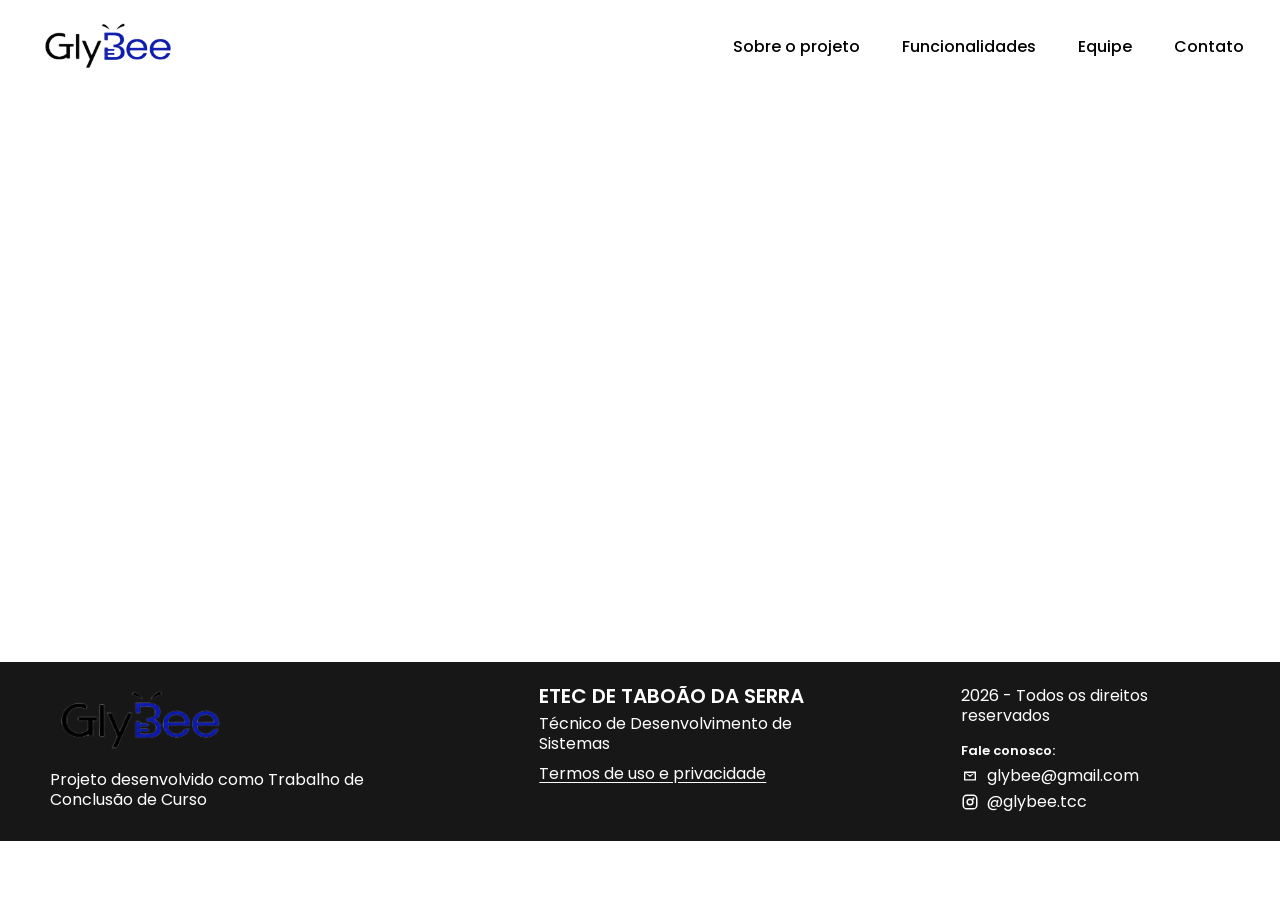
==== termos.html @ 786310f9 "videopitch" ====
<!doctype html>
<html lang="pt-BR">
  <head>
    <meta charset="UTF-8" />
    <meta name="viewport" content="width=device-width, initial-scale=1.0" />
    <title>Termos de uso e privacidade | GlyBee</title>
    <link rel="stylesheet" href="styles.css" />
  </head>
  <body>
    <header class="site-header" data-header>
      <a class="brand" href="index.html#section1" aria-label="Voltar para o in&iacute;cio">
        <img src="designLanding/paletaLogo/logotipo.png" alt="GlyBee" />
      </a>

      <nav class="desktop-nav" aria-label="Navega&ccedil;&atilde;o principal">
        <a href="index.html#section2">Sobre o projeto</a>
        <a href="index.html#section3">Funcionalidades</a>
        <a href="index.html#section7">Equipe</a>
        <a href="index.html#section8">Contato</a>
      </nav>

      <button class="menu-toggle" type="button" aria-label="Abrir menu" aria-expanded="false" data-menu-toggle>
        <span></span>
        <span></span>
        <span></span>
      </button>
    </header>

    <div class="drawer-backdrop" data-drawer-backdrop></div>
    <aside class="mobile-drawer" aria-label="Menu mobile" data-drawer>
      <a class="drawer-brand" href="index.html#section1">
        <img src="designLanding/paletaLogo/logotipo.png" alt="GlyBee" />
      </a>
      <nav>
        <a href="index.html#section2">Sobre o projeto</a>
        <a href="index.html#section3">Funcionalidades</a>
        <a href="index.html#section7">Equipe</a>
        <a href="index.html#section8">Contato</a>
      </nav>
    </aside>

    <main class="terms-page-main" aria-label="Termos de uso e privacidade"></main>

    <footer class="institutional-footer">
      <div class="container institutional-footer-inner">
        <div class="institutional-footer-column footer-brand-column">
          <img class="institutional-footer-logo" src="designLanding/paletaLogo/logotipo.png" alt="GlyBee" />
          <p>Projeto desenvolvido como Trabalho de Conclusão de Curso</p>
        </div>
        <div class="institutional-footer-column footer-school-column">
          <p class="footer-school">ETEC DE TABOÃO DA SERRA</p>
          <p>Técnico de Desenvolvimento de Sistemas</p>
          <a class="footer-terms-link" href="index.html#section1">Termos de uso e privacidade</a>
        </div>
        <div class="institutional-footer-column footer-contact-column">
          <p>2026 - Todos os direitos reservados</p>
          <h3>Fale conosco:</h3>
          <a class="footer-contact-link" href="mailto:glybee@gmail.com" aria-label="Enviar e-mail para GlyBee">
            <svg viewBox="0 0 24 24" aria-hidden="true">
              <path d="M4 6h16v12H4V6Zm8 7.3L5.8 8v8.4h12.4V8L12 13.3Zm0-2.4L17.7 8H6.3L12 10.9Z" />
            </svg>
            <span>glybee@gmail.com</span>
          </a>
          <a class="footer-contact-link" href="https://www.instagram.com/glybee.tcc/" target="_blank" rel="noopener noreferrer" aria-label="Abrir Instagram do GlyBee">
            <svg viewBox="0 0 24 24" aria-hidden="true">
              <path d="M7.8 2h8.4A5.8 5.8 0 0 1 22 7.8v8.4a5.8 5.8 0 0 1-5.8 5.8H7.8A5.8 5.8 0 0 1 2 16.2V7.8A5.8 5.8 0 0 1 7.8 2Zm0 2A3.8 3.8 0 0 0 4 7.8v8.4A3.8 3.8 0 0 0 7.8 20h8.4a3.8 3.8 0 0 0 3.8-3.8V7.8A3.8 3.8 0 0 0 16.2 4H7.8Zm8.7 2.1a1.4 1.4 0 1 1 0 2.8 1.4 1.4 0 0 1 0-2.8ZM12 7.2A4.8 4.8 0 1 1 12 16.8 4.8 4.8 0 0 1 12 7.2Zm0 2A2.8 2.8 0 1 0 12 14.8 2.8 2.8 0 0 0 12 9.2Z" />
            </svg>
            <span>@glybee.tcc</span>
          </a>
        </div>
      </div>
    </footer>

    <script src="script.js"></script>
  </body>
</html>
---- styles.css ----
@font-face {
  font-family: "Poppins";
  src: url("designLanding/fonts/Poppins-Regular.ttf") format("truetype");
  font-weight: 400;
}

@font-face {
  font-family: "Poppins";
  src: url("designLanding/fonts/Poppins-Medium.ttf") format("truetype");
  font-weight: 500;
}

@font-face {
  font-family: "Poppins";
  src: url("designLanding/fonts/Poppins-SemiBold.ttf") format("truetype");
  font-weight: 600;
}

:root {
  --blue: #0e1cb4;
  --light-blue: #cad6ff;
  --ink: #2b242b;
  --yellow: #fbc44d;
  --white: #ffffff;
  --black: #000000;
  --max: 1320px;
}

* {
  box-sizing: border-box;
}

html {
  scroll-behavior: smooth;
}

body {
  margin: 0;
  color: var(--ink);
  background: var(--white);
  font-family: "Poppins", Arial, sans-serif;
  font-weight: 400;
}

body.drawer-open {
  overflow: hidden;
}

img {
  display: block;
  max-width: 100%;
}

a {
  color: inherit;
  text-decoration: none;
}

button {
  font: inherit;
}

h1,
h2,
h3,
p {
  margin-top: 0;
}

h1 {
  margin-bottom: 20px;
  color: var(--blue);
  font-size: clamp(54px, 6vw, 92px);
  line-height: 0.96;
  font-weight: 600;
}

h2 {
  margin-bottom: 18px;
  color: var(--blue);
  font-size: clamp(34px, 4vw, 54px);
  line-height: 1.08;
  font-weight: 600;
}

h3 {
  margin-bottom: 10px;
  color: var(--blue);
  font-size: 22px;
  line-height: 1.18;
  font-weight: 600;
}

p {
  color: var(--black);
  opacity: 0.6;
  font-size: 18px;
  line-height: 1.65;
}

.container {
  width: min(100% - 72px, var(--max));
  margin: 0 auto;
}

.section {
  position: relative;
  overflow: hidden;
  scroll-margin-top: 92px;
}

.blue-section {
  background: var(--blue);
}

.light-blue-section {
  background: var(--light-blue);
}

.section-heading {
  max-width: 740px;
  margin: 0 auto 56px;
  text-align: center;
}

.section-heading.light h2,
.section-heading.light p,
.blue-section h2,
.blue-section h3,
.blue-section p {
  color: var(--white);
}

.split-title {
  margin: 0 0 20px;
  font-size: 30px;
  line-height: 1.28;
  font-weight: 500;
}

.split-title span {
  display: inline;
  margin: 0;
  font: inherit;
  line-height: inherit;
}

.eyebrow {
  margin: 0 0 14px;
  color: var(--black);
  font-size: 30px;
  font-weight: 500;
}

.eyebrow2 {
  margin: 0 0 14px;
  color: var(--blue);
  font-size: 30px;
  font-weight: 500;
}

.lead-text {
  max-width: 570px;
}

.primary-button,
.footer-button {
  display: inline-flex;
  align-items: center;
  justify-content: center;
  min-height: 54px;
  padding: 0 30px;
  border: 0;
  border-radius: 999px;
  background: var(--blue);
  color: var(--white);
  font-weight: 600;
  box-shadow: 0 14px 30px rgba(251, 196, 77, 0.28);
  cursor: pointer;
}

.site-header {
  position: fixed;
  z-index: 30;
  top: 0;
  left: 0;
  right: 0;
  display: flex;
  align-items: center;
  justify-content: space-between;
  height: 92px;
  padding: 0 max(36px, calc((100vw - var(--max)) / 2));
  background: rgba(255, 255, 255, 0.92);
  backdrop-filter: blur(14px);
}

.brand img {
  width: 142px;
  height: auto;
}

.desktop-nav {
  display: flex;
  align-items: center;
  gap: 42px;
  color: var(--black);
  font-size: 16px;
  font-weight: 500;
}

.desktop-nav a {
  position: relative;
  padding: 8px 0;
}

.desktop-nav a::after {
  position: absolute;
  right: 0;
  bottom: 0;
  left: 0;
  height: 2px;
  background: var(--yellow);
  content: "";
  transform: scaleX(0);
  transition: transform 180ms ease;
}

.desktop-nav a:hover::after {
  transform: scaleX(1);
}

.menu-toggle {
  display: none;
  width: 44px;
  height: 44px;
  border: 0;
  background: transparent;
  cursor: pointer;
}

.menu-toggle span {
  display: block;
  width: 26px;
  height: 3px;
  margin: 5px auto;
  border-radius: 99px;
  background: var(--blue);
}

.drawer-backdrop,
.mobile-drawer {
  display: none;
}

.section-hero {
  min-height: 680px;
  padding: 132px 0 150px;
  background: var(--white);
}

.section-hero::after,
.site-footer::before {
  position: absolute;
  right: 0;
  left: 0;
  background-repeat: no-repeat;
  background-size: 100% 100%;
  content: "";
  pointer-events: none;
}

.section-hero::after {
  z-index: 0;
  bottom: -1px;
  height: 132px;
  background-image: url("data:image/svg+xml,%3Csvg xmlns='http://www.w3.org/2000/svg' viewBox='0 0 1440 132' preserveAspectRatio='none'%3E%3Cpath fill='%230e1cb4' d='M0 68C120 24 250 24 370 68C500 116 640 116 770 68C900 20 1040 20 1170 68C1260 102 1360 102 1440 68V132H0Z'/%3E%3C/svg%3E");
  background-position: bottom center;
}

.hero-grid,
.footer-grid,
.card-grid,
.media-grid {
  display: grid;
}

.hero-grid {
  grid-template-columns: 1fr 470px;
  gap: 92px;
  align-items: center;
}

.hero-copy,
.footer-copy {
  position: relative;
  z-index: 2;
  max-width: 590px;
}

.hero-title,
.footer-title {
  margin-bottom: 20px;
}

.hero-visual {
  position: relative;
  z-index: 1;
  min-height: 520px;
}

.soft-panel {
  position: absolute;
  inset: 50px 18px 20px 56px;
  border-radius: 52px;
  background: var(--white);
}

.hero-visual img {
  position: relative;
  z-index: 1;
  width: 358px;
  margin: 0 auto;
}

.section-about,
.section-benefits {
  min-height: 600px;
  padding: 82px 0 88px;
}

.section-about {
  margin-top: -1px;
}

.card-grid {
  gap: 28px;
}

.about-cards {
  grid-template-columns: repeat(3, 1fr);
}

.benefit-cards,
.feature-grid {
  grid-template-columns: repeat(4, 1fr);
}

.card-grid article,
.process-grid article {
  min-height: 248px;
  padding: 34px 28px;
  border-radius: 8px;
  background: var(--blue);
  text-align: center;
}

.about-cards img,
.feature-grid img,
.process-grid img {
  margin-right: auto;
  margin-left: auto;
  object-fit: contain;
}

.about-cards img {
  height: 132px;
  margin-bottom: 20px;
}

.about-cards p {
  margin-bottom: 0;
  font-size: 12px;
  line-height: 1.55;
  opacity: 0.5;
}

.feature-grid p,
.process-grid p {
  margin-bottom: 0;
  font-size: 15px;
  line-height: 1.55;
}

.section-features {
  min-height: 700px;
  padding: 90px 0 98px;
  background: var(--white);
}

.feature-grid article {
  min-height: 300px;
  border: 1px solid rgba(0, 0, 0, 0.3);
  border-radius: 14px;
  background: var(--white);
}

.feature-grid img {
  height: 148px;
  margin-bottom: 22px;
}

.feature-grid h3,
.feature-grid p,
.phone-row h3,
.phone-row p,
.team-grid h3,
.team-grid p,
.section-process .section-heading h2,
.section-process .process-grid h3,
.section-process .process-grid p {
  color: var(--black);
}

.section-app {
  min-height: 920px;
  padding: 86px 0 96px;
}

.section-video {
  padding: 90px 0 98px;
  background: var(--white);
}

.video-frame {
  width: min(100%, 720px);
  aspect-ratio: 16 / 9;
  margin: 0 auto;
  overflow: hidden;
  border-radius: 8px;
  background: #000000;
  box-shadow: 0 18px 36px rgba(0, 1, 66, 0.16);
}

.video-frame iframe {
  display: block;
  width: 100%;
  height: 100%;
  border: 0;
}
.media-grid {
  gap: 24px;
}

.phone-row {
  grid-template-columns: repeat(4, 1fr);
  align-items: end;
}

.phone-row article,
.process-grid article,
.team-grid article {
  text-align: center;
}

.phone-row img {
  width: 100%;
  max-width: 260px;
  margin: 0 auto 22px;
  filter: drop-shadow(0 24px 34px rgba(0, 1, 66, 0.2));
}

.phone-row h3,
.process-grid h3,
.team-grid h3 {
  font-size: 16px;
  line-height: 1.2;
}

.phone-row p,
.process-grid p,
.team-grid p {
  max-width: 230px;
  min-height: calc(12px * 1.45 * 2);
  margin: 0 auto;
  font-size: 13px;
  line-height: 1.45;
}

.section-process {
  min-height: 640px;
  padding: 86px 0 92px;
}

.process-grid {
  grid-template-columns: repeat(3, 1fr);
  align-items: end;
}

.section-process .section-heading h2 {
  font-size: 34px;
  line-height: 1.18;
}

.section-process .process-grid h3,
.section-process .process-grid p {
  opacity: 0.8;
}

.process-grid article {
  min-height: auto;
  padding: 0;
  background: transparent;
}

.process-grid img {
  height: 150px;
  margin-bottom: 22px;
}

.section-team {
  min-height: 300px;
  padding: 92px 0 112px;
  background: var(--white);
}

.section-team .section-heading p {
  max-width: 640px;
  margin-right: auto;
  margin-left: auto;
}

.team-grid {
  grid-template-columns: repeat(5, 1fr);
}

.team-grid img {
  width: 100%;
  max-width: 150px;
  margin: 0 auto 18px;
}

.site-footer {
  position: relative;
  z-index: 2;
  min-height: 560px;
  margin-top: -1px;
  padding: 154px 0 96px;
  overflow: visible;
  background: var(--blue);
}

.site-footer::before {
  z-index: 0;
  top: -1px;
  height: 138px;
  background-image: url("data:image/svg+xml,%3Csvg xmlns='http://www.w3.org/2000/svg' viewBox='0 0 1440 138' preserveAspectRatio='none'%3E%3Cpath fill='%23ffffff' d='M0 0H1440V70C1322 112 1192 112 1074 70C944 24 812 24 682 70C552 116 420 116 290 70C184 32 82 32 0 70V0Z'/%3E%3C/svg%3E");
  background-position: top center;
}

.footer-grid {
  grid-template-columns: minmax(0, 590px) 1fr;
  gap: 72px;
  align-items: center;
}

.footer-title-main,
.site-footer p {
  color: var(--white);
}

.footer-title-accent {
  color: var(--yellow);
}

.site-footer p {
  margin-bottom: 26px;
}

.site-footer .footer-button {
  background: var(--yellow);
  color: var(--black);
  box-shadow: 0 14px 30px rgba(0, 1, 66, 0.18);
}

.footer-woman {
  position: absolute;
  right: clamp(56px, 10vw, 160px);
  bottom: 0;
  z-index: 1;
  width: min(28vw, 280px);
  height: auto;
  object-fit: contain;
  pointer-events: none;
}
.terms-page-main {
  min-height: calc(100vh - 92px - 146px);
  padding-top: 92px;
  background: var(--white);
}
.institutional-footer {
  background: #171717;
  padding: 24px 0 22px;
}

.institutional-footer-inner {
  width: min(100% - 72px, 1180px);
  display: grid;
  grid-template-columns: 1.25fr 1fr 1fr;
  align-items: start;
  gap: clamp(140px, 12vw, 190px);
}

.institutional-footer-column {
  min-width: 0;
  max-width: 340px;
}

.institutional-footer-logo {
  width: 178px;
  height: auto;
  margin-bottom: 16px;
}

.institutional-footer p,
.institutional-footer h3 {
  color: var(--white);
  opacity: 1;
}

.institutional-footer p {
  margin: 0 0 7px;
  font-size: 16px;
  line-height: 1.22;
  font-weight: 400;
}

.institutional-footer h3 {
  margin: 18px 0 7px;
  color: var(--white);
  font-size: 13px;
  line-height: 1.22;
  font-weight: 600;
}

.footer-terms-link,
.footer-contact-link {
  color: var(--white);
  font-size: 16px;
  line-height: 1.22;
  font-weight: 400;
}

.footer-terms-link {
  display: inline-block;
  margin-top: 4px;
  text-decoration: underline;
  text-underline-offset: 3px;
}

.footer-contact-link {
  display: inline-flex;
  align-items: center;
  gap: 8px;
  margin-bottom: 7px;
}

.footer-contact-link svg {
  flex: 0 0 18px;
  width: 18px;
  height: 18px;
  fill: currentColor;
}
.institutional-footer .footer-school {
  margin: 0 0 7px;
  color: var(--white);
  font-size: 20px;
  line-height: 1.06;
  font-weight: 600;
}

@media (max-width: 900px) {
  .container {
    width: min(100% - 64px, 520px);
  }

  .site-header {
    height: 76px;
    padding: 0 21px;
  }

  .brand img {
    width: 118px;
  }

  .desktop-nav {
    display: none;
  }

  .menu-toggle {
    display: block;
  }

  .drawer-backdrop {
    position: fixed;
    z-index: 38;
    inset: 0;
    display: block;
    background: rgba(0, 1, 66, 0.34);
    opacity: 0;
    pointer-events: none;
    transition: opacity 180ms ease;
  }

  .mobile-drawer {
    position: fixed;
    z-index: 39;
    top: 0;
    right: 0;
    display: block;
    width: min(82vw, 320px);
    height: 100vh;
    padding: 28px 26px;
    background: var(--white);
    box-shadow: -20px 0 44px rgba(0, 1, 66, 0.18);
    transform: translateX(102%);
    transition: transform 220ms ease;
  }

  .drawer-open .drawer-backdrop {
    opacity: 1;
    pointer-events: auto;
  }

  .drawer-open .mobile-drawer {
    transform: translateX(0);
  }

  .drawer-brand img {
    width: 126px;
    margin-bottom: 38px;
  }

  .mobile-drawer nav {
    display: grid;
    gap: 24px;
    color: var(--blue);
    font-size: 18px;
    font-weight: 600;
  }

  .section {
    scroll-margin-top: 76px;
  }

  .section-hero {
    min-height: 720px;
    padding: 92px 0 116px;
  }

  .section-hero::after {
    height: 94px;
    background-image: url("data:image/svg+xml,%3Csvg xmlns='http://www.w3.org/2000/svg' viewBox='0 0 390 94' preserveAspectRatio='none'%3E%3Cpath fill='%230e1cb4' d='M0 42C56 78 125 78 181 42C240 4 324 4 390 42V94H0Z'/%3E%3C/svg%3E");
  }

  .hero-grid,
  .footer-grid {
    grid-template-columns: 1fr;
    gap: 28px;
  }

  .hero-copy,
  .footer-copy {
    max-width: 100%;
  }

  .hero-copy,
  .site-footer {
    text-align: center;
  }

  .split-title {
    margin-bottom: 14px;
    font-size: 24px;
    line-height: 1.34;
  }

  .hero-copy .lead-text,
  .site-footer .lead-text {
    max-width: 320px;
    margin-right: auto;
    margin-left: auto;
    font-size: 15px;
    line-height: 1.55;
  }

  h1 {
    font-size: 52px;
  }

  h2 {
    font-size: 32px;
  }

  p {
    font-size: 16px;
    line-height: 1.6;
  }

  .hero-visual {
    order: -1;
    min-height: 300px;
  }

  .soft-panel {
    inset: 34px 18px 10px 46px;
    border-radius: 34px;
  }

  .hero-visual img {
    width: 214px;
  }

  .section-about,
  .section-benefits,
  .section-app,
  .section-video,
  .section-process,
  .section-team {
    padding-right: 0;
    padding-left: 0;
  }

  .section-about {
    min-height: 1060px;
    padding-top: 74px;
    padding-bottom: 82px;
  }

  .section-heading {
    margin-bottom: 36px;
    text-align: center;
  }

  .card-grid,
  .process-grid,
  .team-grid {
    grid-template-columns: 1fr;
  }

  .card-grid article {
    min-height: auto;
    padding: 28px 24px;
  }

  .section-features {
    min-height: 1680px;
    padding: 76px 0 84px;
  }

  .section-features .section-heading h2,
  .section-app .section-heading h2,
  .section-team .section-heading h2 {
    max-width: 330px;
    margin-right: auto;
    margin-left: auto;
    font-size: 20px;
    line-height: 1.2;
  }

  .section-features .section-heading p {
    font-size: 15px;
    line-height: 1.55;
  }

  .section-app .section-heading p,
  .section-team .section-heading p {
    font-size: 19px;
    line-height: 1.55;
  }

  .feature-grid img {
    height: 136px;
  }

  .section-app {
    min-height: 1100px;
    padding-top: 74px;
    padding-bottom: 82px;
  }

  .section-video {
    padding-top: 76px;
    padding-bottom: 84px;
  }

  .section-video .section-heading h2 {
    max-width: 330px;
    margin-right: auto;
    margin-left: auto;
    font-size: 20px;
    line-height: 1.2;
  }

  .section-video .section-heading p {
    font-size: 15px;
    line-height: 1.55;
  }
  .phone-row {
    grid-template-columns: repeat(2, minmax(0, 1fr));
    gap: 18px;
  }

  .phone-row img {
    max-width: 160px;
  }

  .phone-row p,
  .team-grid p,
  .section-process .process-grid p {
    font-size: 15px;
  }

  .about-cards p,
  .benefit-cards p {
    font-size: 14px;
  }

  .section-benefits {
    min-height: 1360px;
    padding-top: 74px;
    padding-bottom: 82px;
  }

  .section-process {
    min-height: 1120px;
    padding-top: 76px;
    padding-bottom: 84px;
  }

  .process-grid article {
    min-height: auto;
    padding: 0;
  }

  .section-team {
    min-height: 1760px;
    padding-top: 78px;
    padding-bottom: 94px;
  }

  .team-grid {
    gap: 34px;
  }

  .team-grid img {
    max-width: 140px;
  }

  .site-footer {
    min-height: auto;
    padding: 116px 0 48px;
  }

  .site-footer::before {
    height: 96px;
    background-image: url("data:image/svg+xml,%3Csvg xmlns='http://www.w3.org/2000/svg' viewBox='0 0 390 96' preserveAspectRatio='none'%3E%3Cpath fill='%23ffffff' d='M0 0H390V44C326 80 260 80 196 44C132 8 64 8 0 44V0Z'/%3E%3C/svg%3E");
  }

  .footer-button {
    width: min(100%, 240px);
  }

  .footer-woman {
    display: none;
  }
  .terms-page-main {
    min-height: calc(100vh - 76px - 118px);
    padding-top: 76px;
  }
  .institutional-footer {
    padding: 12px 0 10px;
  }

  .institutional-footer-inner {
    width: min(100% - 26px, 360px);
    grid-template-columns: repeat(3, minmax(0, 1fr));
    gap: 14px;
  }

  .institutional-footer-column {
    max-width: none;
  }

  .institutional-footer-logo {
    width: 78px;
    margin-bottom: 8px;
  }

  .institutional-footer p,
  .institutional-footer h3 {
    margin-bottom: 4px;
    font-size: 9px;
    line-height: 1.16;
  }

  .institutional-footer h3 {
    margin-top: 10px;
    color: var(--white);
    font-size: 8px;
  }

  .footer-terms-link,
  .footer-contact-link {
    font-size: 9px;
    line-height: 1.16;
  }

  .footer-contact-link {
    gap: 4px;
    margin-bottom: 4px;
  }

  .footer-contact-link svg {
    flex-basis: 10px;
    width: 10px;
    height: 10px;
  }
  .institutional-footer .footer-school {
    margin: 0 0 4px;
    font-size: 10px;
    line-height: 1.03;
  }
}

@media (min-width: 901px) and (max-width: 1180px) {
  .benefit-cards,
  .feature-grid,
  .phone-row,
  .team-grid {
    grid-template-columns: repeat(2, 1fr);
  }

  .hero-grid {
    grid-template-columns: 1fr 380px;
    gap: 46px;
  }
}
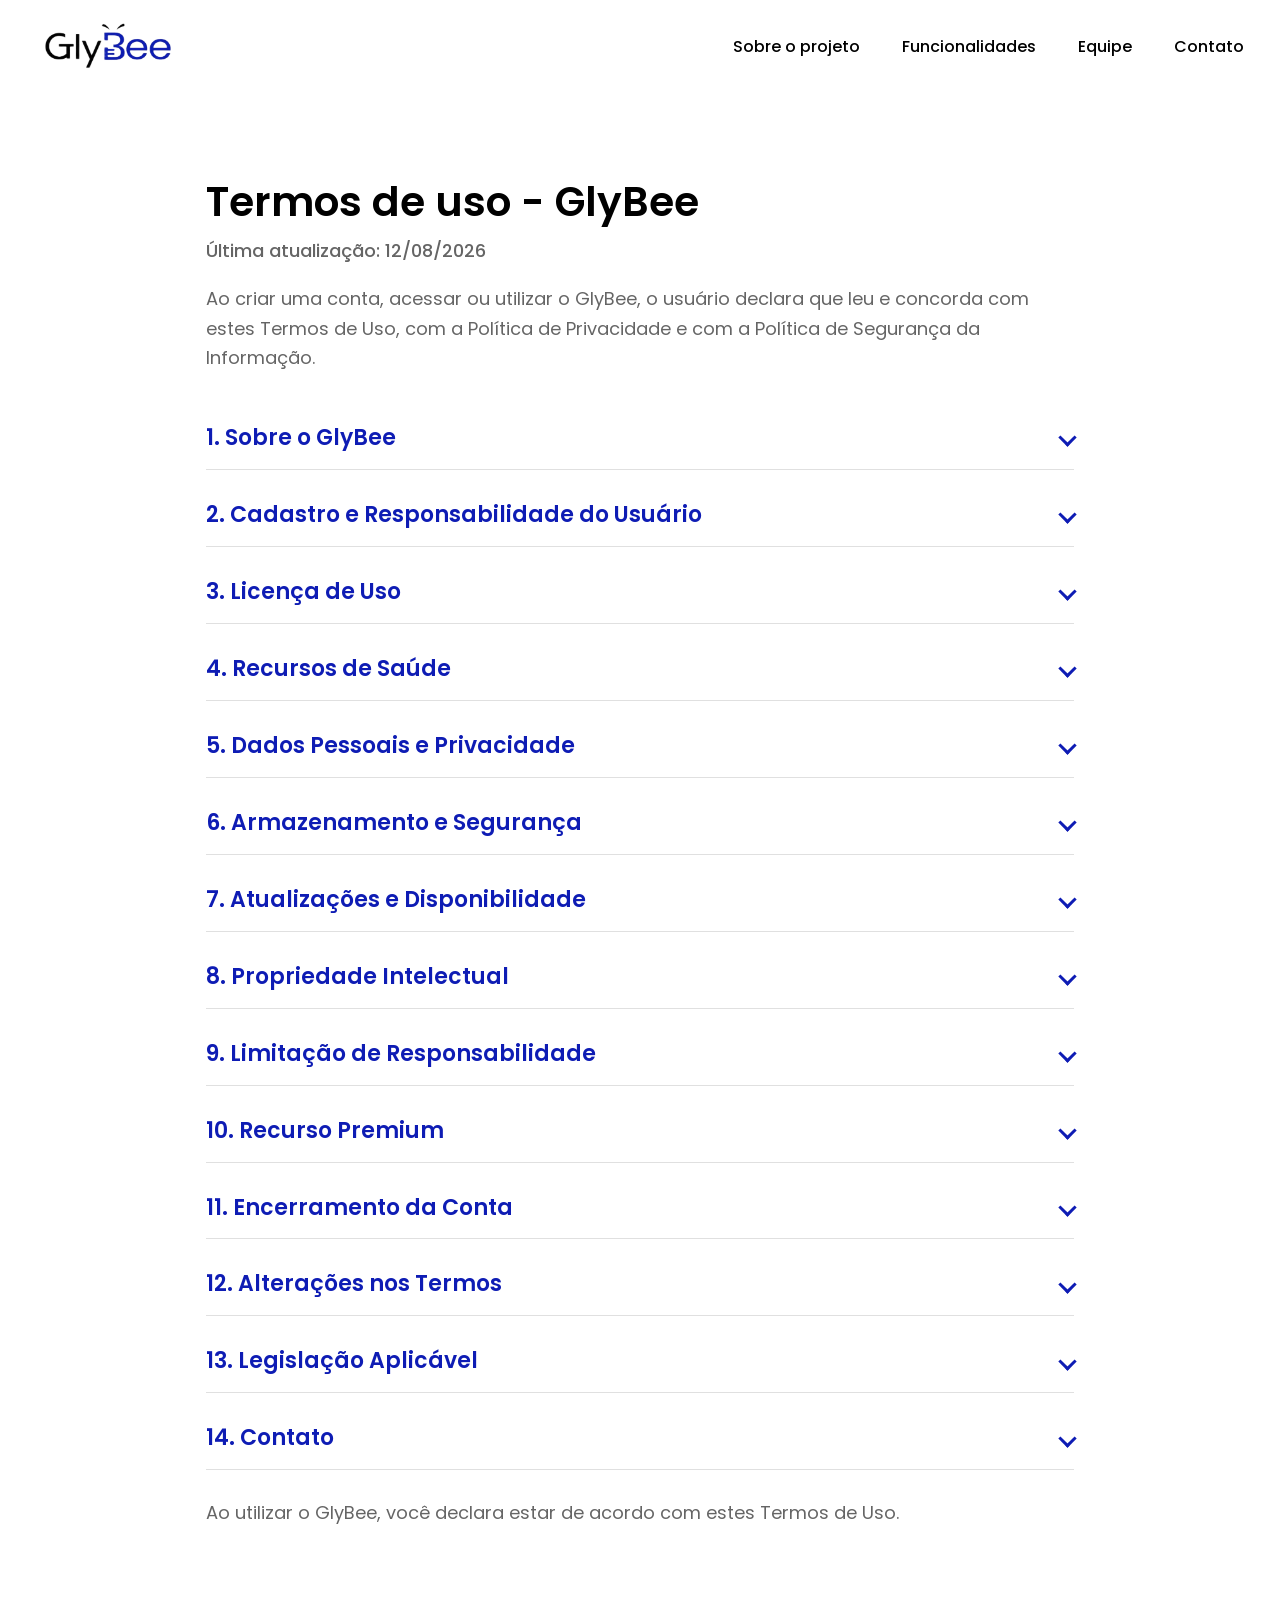
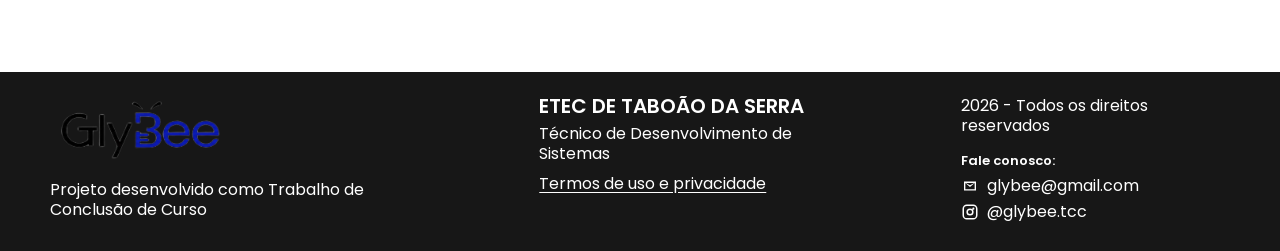
==== commit 0f8219c8: "termos" ====
--- a/termos.html
+++ b/termos.html
@@ -8,11 +8,11 @@
   </head>
   <body>
     <header class="site-header" data-header>
-      <a class="brand" href="index.html#section1" aria-label="Voltar para o in&iacute;cio">
+      <a class="brand" href="index.html#section1" aria-label="Voltar para o início">
         <img src="designLanding/paletaLogo/logotipo.png" alt="GlyBee" />
       </a>
 
-      <nav class="desktop-nav" aria-label="Navega&ccedil;&atilde;o principal">
+      <nav class="desktop-nav" aria-label="Navegação principal">
         <a href="index.html#section2">Sobre o projeto</a>
         <a href="index.html#section3">Funcionalidades</a>
         <a href="index.html#section7">Equipe</a>
@@ -27,7 +27,7 @@
     </header>
 
     <div class="drawer-backdrop" data-drawer-backdrop></div>
-    <aside class="mobile-drawer" aria-label="Menu mobile" data-drawer>
+    <aside class="mobile-drawer" aria-label="Menu mobile" aria-hidden="true" inert data-drawer>
       <a class="drawer-brand" href="index.html#section1">
         <img src="designLanding/paletaLogo/logotipo.png" alt="GlyBee" />
       </a>
@@ -39,7 +39,136 @@
       </nav>
     </aside>
 
-    <main class="terms-page-main" aria-label="Termos de uso e privacidade"></main>
+    <main class="terms-page-main" aria-label="Termos de uso e privacidade">
+      <section class="terms-container container" aria-labelledby="terms-title">
+        <h2 id="terms-title">Termos de uso - GlyBee</h2>
+        <p class="terms-updated">Última atualização: 12/08/2026</p>
+        <p>
+          Ao criar uma conta, acessar ou utilizar o GlyBee, o usuário declara que leu e concorda com estes Termos de Uso,
+          com a Política de Privacidade e com a Política de Segurança da Informação.
+        </p>
+
+        <div class="terms-accordion" data-terms-accordion>
+          <article class="terms-item">
+            <h3><button class="terms-toggle" type="button" aria-expanded="false" aria-controls="terms-panel-1" data-terms-toggle><span>1. Sobre o GlyBee</span><span class="terms-arrow" aria-hidden="true"></span></button></h3>
+            <div class="terms-panel" id="terms-panel-1">
+              <p>O GlyBee é uma aplicação desenvolvida para auxiliar pessoas com diabetes na organização e acompanhamento de sua rotina.</p>
+              <p>Entre seus recursos estão o registro de glicemia, insulina, alimentação, medicamentos e atividades físicas, além de gráficos, relatórios e conteúdos educativos.</p>
+              <p>Importante: o GlyBee possui finalidade informativa e organizacional. O aplicativo não substitui consultas, diagnósticos, tratamentos ou orientações de profissionais de saúde.</p>
+            </div>
+          </article>
+
+          <article class="terms-item">
+            <h3><button class="terms-toggle" type="button" aria-expanded="false" aria-controls="terms-panel-2" data-terms-toggle><span>2. Cadastro e Responsabilidade do Usuário</span><span class="terms-arrow" aria-hidden="true"></span></button></h3>
+            <div class="terms-panel" id="terms-panel-2">
+              <p>Para utilizar determinados recursos, poderá ser necessário criar uma conta.</p>
+              <p>O usuário deve fornecer informações verdadeiras e atualizadas e é responsável pela proteção de suas credenciais. Senhas não devem ser compartilhadas com terceiros.</p>
+              <p>Caso identifique acesso não autorizado à conta, o usuário deverá comunicar a equipe responsável pelo GlyBee.</p>
+            </div>
+          </article>
+
+          <article class="terms-item">
+            <h3><button class="terms-toggle" type="button" aria-expanded="false" aria-controls="terms-panel-3" data-terms-toggle><span>3. Licença de Uso</span><span class="terms-arrow" aria-hidden="true"></span></button></h3>
+            <div class="terms-panel" id="terms-panel-3">
+              <p>O GlyBee concede ao usuário uma licença pessoal, limitada, não exclusiva, intransferível e revogável para utilizar o aplicativo de acordo com estes Termos.</p>
+              <p>Não é permitido copiar, modificar, distribuir, comercializar, realizar engenharia reversa ou tentar obter acesso não autorizado ao sistema ou ao seu código-fonte.</p>
+            </div>
+          </article>
+
+          <article class="terms-item">
+            <h3><button class="terms-toggle" type="button" aria-expanded="false" aria-controls="terms-panel-4" data-terms-toggle><span>4. Recursos de Saúde</span><span class="terms-arrow" aria-hidden="true"></span></button></h3>
+            <div class="terms-panel" id="terms-panel-4">
+              <p>As informações, registros, gráficos, relatórios e sugestões disponibilizados pelo GlyBee têm finalidade educativa e de organização pessoal.</p>
+              <p>Essas informações não devem ser utilizadas como única base para decisões relacionadas a medicamentos, doses de insulina, alimentação terapêutica ou outros tratamentos.</p>
+              <p>Para decisões relacionadas à saúde, o usuário deve consultar profissionais habilitados. Em situações de emergência, deve procurar atendimento médico.</p>
+            </div>
+          </article>
+
+          <article class="terms-item">
+            <h3><button class="terms-toggle" type="button" aria-expanded="false" aria-controls="terms-panel-5" data-terms-toggle><span>5. Dados Pessoais e Privacidade</span><span class="terms-arrow" aria-hidden="true"></span></button></h3>
+            <div class="terms-panel" id="terms-panel-5">
+              <p>Para oferecer suas funcionalidades, o GlyBee poderá tratar informações cadastrais e registros relacionados à glicemia, alimentação, insulina, medicamentos e atividades físicas.</p>
+              <p>Por envolver informações relacionadas à saúde, o tratamento desses dados observará a LGPD - Lei nº 13.709/2018 e as demais normas aplicáveis.</p>
+              <p>Os detalhes sobre coleta, utilização, armazenamento e proteção dos dados estão disponíveis na Política de Privacidade.</p>
+            </div>
+          </article>
+
+          <article class="terms-item">
+            <h3><button class="terms-toggle" type="button" aria-expanded="false" aria-controls="terms-panel-6" data-terms-toggle><span>6. Armazenamento e Segurança</span><span class="terms-arrow" aria-hidden="true"></span></button></h3>
+            <div class="terms-panel" id="terms-panel-6">
+              <p>Os dados poderão ser armazenados em infraestrutura de nuvem utilizada pelo aplicativo, incluindo o Supabase, responsável por recursos relacionados ao banco de dados e autenticação.</p>
+              <p>São adotadas medidas técnicas e organizacionais para reduzir riscos de acesso não autorizado, perda, alteração ou divulgação indevida.</p>
+              <p>Apesar das medidas de segurança, nenhum sistema conectado à internet pode garantir proteção absoluta contra todos os riscos.</p>
+            </div>
+          </article>
+
+          <article class="terms-item">
+            <h3><button class="terms-toggle" type="button" aria-expanded="false" aria-controls="terms-panel-7" data-terms-toggle><span>7. Atualizações e Disponibilidade</span><span class="terms-arrow" aria-hidden="true"></span></button></h3>
+            <div class="terms-panel" id="terms-panel-7">
+              <p>O GlyBee poderá receber atualizações, correções, melhorias e modificações.</p>
+              <p>Alguns recursos poderão ser alterados, suspensos ou descontinuados. A disponibilidade contínua do aplicativo não é garantida em situações como manutenções, falhas técnicas ou problemas relacionados a serviços de terceiros.</p>
+            </div>
+          </article>
+
+          <article class="terms-item">
+            <h3><button class="terms-toggle" type="button" aria-expanded="false" aria-controls="terms-panel-8" data-terms-toggle><span>8. Propriedade Intelectual</span><span class="terms-arrow" aria-hidden="true"></span></button></h3>
+            <div class="terms-panel" id="terms-panel-8">
+              <p>O nome, identidade visual, interface, código, textos, gráficos, funcionalidades e demais elementos do GlyBee pertencem aos seus respectivos titulares e são protegidos pela legislação aplicável.</p>
+              <p>O uso do aplicativo não concede ao usuário direitos de propriedade sobre esses elementos.</p>
+            </div>
+          </article>
+
+          <article class="terms-item">
+            <h3><button class="terms-toggle" type="button" aria-expanded="false" aria-controls="terms-panel-9" data-terms-toggle><span>9. Limitação de Responsabilidade</span><span class="terms-arrow" aria-hidden="true"></span></button></h3>
+            <div class="terms-panel" id="terms-panel-9">
+              <p>O GlyBee é uma ferramenta de apoio à organização e acompanhamento das informações fornecidas pelo usuário.</p>
+              <p>A equipe responsável não se responsabiliza por decisões médicas tomadas exclusivamente com base nas informações apresentadas pelo aplicativo, nem por informações incorretamente inseridas pelo usuário, indisponibilidades temporárias ou falhas de serviços de terceiros.</p>
+            </div>
+          </article>
+
+          <article class="terms-item">
+            <h3><button class="terms-toggle" type="button" aria-expanded="false" aria-controls="terms-panel-10" data-terms-toggle><span>10. Recurso Premium</span><span class="terms-arrow" aria-hidden="true"></span></button></h3>
+            <div class="terms-panel" id="terms-panel-10">
+              <p>O GlyBee poderá disponibilizar funcionalidades adicionais por meio de um plano Premium.</p>
+              <p>Quando disponível, os recursos, valores, condições e formas de pagamento serão apresentados previamente ao usuário.</p>
+            </div>
+          </article>
+
+          <article class="terms-item">
+            <h3><button class="terms-toggle" type="button" aria-expanded="false" aria-controls="terms-panel-11" data-terms-toggle><span>11. Encerramento da Conta</span><span class="terms-arrow" aria-hidden="true"></span></button></h3>
+            <div class="terms-panel" id="terms-panel-11">
+              <p>O usuário poderá solicitar o encerramento de sua conta conforme os procedimentos disponibilizados pelo aplicativo.</p>
+              <p>O GlyBee poderá suspender ou encerrar contas em casos de uso indevido, violação destes Termos ou práticas que comprometam a segurança e o funcionamento da plataforma.</p>
+              <p>A exclusão de dados observará a Política de Privacidade e a legislação aplicável.</p>
+            </div>
+          </article>
+
+          <article class="terms-item">
+            <h3><button class="terms-toggle" type="button" aria-expanded="false" aria-controls="terms-panel-12" data-terms-toggle><span>12. Alterações nos Termos</span><span class="terms-arrow" aria-hidden="true"></span></button></h3>
+            <div class="terms-panel" id="terms-panel-12">
+              <p>Estes Termos poderão ser atualizados para acompanhar mudanças no GlyBee, na legislação ou nas práticas de segurança e privacidade.</p>
+              <p>Alterações relevantes poderão ser comunicadas por meio do aplicativo ou de outros canais oficiais.</p>
+            </div>
+          </article>
+
+          <article class="terms-item">
+            <h3><button class="terms-toggle" type="button" aria-expanded="false" aria-controls="terms-panel-13" data-terms-toggle><span>13. Legislação Aplicável</span><span class="terms-arrow" aria-hidden="true"></span></button></h3>
+            <div class="terms-panel" id="terms-panel-13">
+              <p>Estes Termos são regidos pelas leis da República Federativa do Brasil, especialmente pelas normas aplicáveis à proteção de dados pessoais e às relações de consumo, quando cabíveis.</p>
+            </div>
+          </article>
+
+          <article class="terms-item">
+            <h3><button class="terms-toggle" type="button" aria-expanded="false" aria-controls="terms-panel-14" data-terms-toggle><span>14. Contato</span><span class="terms-arrow" aria-hidden="true"></span></button></h3>
+            <div class="terms-panel" id="terms-panel-14">
+              <p>Para dúvidas, solicitações ou questões relacionadas ao GlyBee, seus Termos de Uso ou tratamento de dados pessoais, o usuário poderá entrar em contato com a equipe responsável pelos canais oficiais disponibilizados pelo aplicativo.</p>
+            </div>
+          </article>
+        </div>
+
+        <p class="terms-closing">Ao utilizar o GlyBee, você declara estar de acordo com estes Termos de Uso.</p>
+      </section>
+    </main>
 
     <footer class="institutional-footer">
       <div class="container institutional-footer-inner">
@@ -50,7 +179,7 @@
         <div class="institutional-footer-column footer-school-column">
           <p class="footer-school">ETEC DE TABOÃO DA SERRA</p>
           <p>Técnico de Desenvolvimento de Sistemas</p>
-          <a class="footer-terms-link" href="index.html#section1">Termos de uso e privacidade</a>
+          <a class="footer-terms-link" href="termos.html">Termos de uso e privacidade</a>
         </div>
         <div class="institutional-footer-column footer-contact-column">
           <p>2026 - Todos os direitos reservados</p>
@@ -73,4 +202,4 @@
 
     <script src="script.js"></script>
   </body>
-</html>+</html>
--- a/styles.css
+++ b/styles.css
@@ -16,16 +16,6 @@
   font-weight: 600;
 }
 
-:root {
-  --blue: #0e1cb4;
-  --light-blue: #cad6ff;
-  --ink: #2b242b;
-  --yellow: #fbc44d;
-  --white: #ffffff;
-  --black: #000000;
-  --max: 1320px;
-}
-
 * {
   box-sizing: border-box;
 }
@@ -36,8 +26,8 @@
 
 body {
   margin: 0;
-  color: var(--ink);
-  background: var(--white);
+  color: #2b242b;
+  background: #ffffff;
   font-family: "Poppins", Arial, sans-serif;
   font-weight: 400;
 }
@@ -69,7 +59,7 @@
 
 h1 {
   margin-bottom: 20px;
-  color: var(--blue);
+  color: #0e1cb4;
   font-size: clamp(54px, 6vw, 92px);
   line-height: 0.96;
   font-weight: 600;
@@ -77,7 +67,7 @@
 
 h2 {
   margin-bottom: 18px;
-  color: var(--blue);
+  color: #0e1cb4;
   font-size: clamp(34px, 4vw, 54px);
   line-height: 1.08;
   font-weight: 600;
@@ -85,21 +75,21 @@
 
 h3 {
   margin-bottom: 10px;
-  color: var(--blue);
+  color: #0e1cb4;
   font-size: 22px;
   line-height: 1.18;
   font-weight: 600;
 }
 
 p {
-  color: var(--black);
+  color: #000000;
   opacity: 0.6;
   font-size: 18px;
   line-height: 1.65;
 }
 
 .container {
-  width: min(100% - 72px, var(--max));
+  width: min(100% - 72px, 1320px);
   margin: 0 auto;
 }
 
@@ -110,11 +100,11 @@
 }
 
 .blue-section {
-  background: var(--blue);
+  background: #0e1cb4;
 }
 
 .light-blue-section {
-  background: var(--light-blue);
+  background: #cad6ff;
 }
 
 .section-heading {
@@ -128,7 +118,7 @@
 .blue-section h2,
 .blue-section h3,
 .blue-section p {
-  color: var(--white);
+  color: #ffffff;
 }
 
 .split-title {
@@ -147,14 +137,14 @@
 
 .eyebrow {
   margin: 0 0 14px;
-  color: var(--black);
+  color: #000000;
   font-size: 30px;
   font-weight: 500;
 }
 
 .eyebrow2 {
   margin: 0 0 14px;
-  color: var(--blue);
+  color: #0e1cb4;
   font-size: 30px;
   font-weight: 500;
 }
@@ -172,11 +162,27 @@
   padding: 0 30px;
   border: 0;
   border-radius: 999px;
-  background: var(--blue);
-  color: var(--white);
+  background: #0e1cb4;
+  color: #ffffff;
   font-weight: 600;
+  opacity: 0.4;
   box-shadow: 0 14px 30px rgba(251, 196, 77, 0.28);
-  cursor: pointer;
+  pointer-events: none;
+  cursor: default;
+}
+
+.cta-download {
+  display: inline-flex;
+  flex-direction: column;
+  align-items: center;
+  gap: 6px;
+}
+
+.cta-update-note {
+  margin: 0;
+  color: #000000;
+  font-size: 8px;
+  line-height: 1.3;
 }
 
 .site-header {
@@ -189,7 +195,7 @@
   align-items: center;
   justify-content: space-between;
   height: 92px;
-  padding: 0 max(36px, calc((100vw - var(--max)) / 2));
+  padding: 0 max(36px, calc((100vw - 1320px) / 2));
   background: rgba(255, 255, 255, 0.92);
   backdrop-filter: blur(14px);
 }
@@ -203,7 +209,7 @@
   display: flex;
   align-items: center;
   gap: 42px;
-  color: var(--black);
+  color: #000000;
   font-size: 16px;
   font-weight: 500;
 }
@@ -219,7 +225,7 @@
   bottom: 0;
   left: 0;
   height: 2px;
-  background: var(--yellow);
+  background: #fbc44d;
   content: "";
   transform: scaleX(0);
   transition: transform 180ms ease;
@@ -244,7 +250,7 @@
   height: 3px;
   margin: 5px auto;
   border-radius: 99px;
-  background: var(--blue);
+  background: #0e1cb4;
 }
 
 .drawer-backdrop,
@@ -255,7 +261,7 @@
 .section-hero {
   min-height: 680px;
   padding: 132px 0 150px;
-  background: var(--white);
+  background: #ffffff;
 }
 
 .section-hero::after,
@@ -312,7 +318,7 @@
   position: absolute;
   inset: 50px 18px 20px 56px;
   border-radius: 52px;
-  background: var(--white);
+  background: #ffffff;
 }
 
 .hero-visual img {
@@ -350,7 +356,7 @@
   min-height: 248px;
   padding: 34px 28px;
   border-radius: 8px;
-  background: var(--blue);
+  background: #0e1cb4;
   text-align: center;
 }
 
@@ -384,14 +390,14 @@
 .section-features {
   min-height: 700px;
   padding: 90px 0 98px;
-  background: var(--white);
+  background: #ffffff;
 }
 
 .feature-grid article {
   min-height: 300px;
   border: 1px solid rgba(0, 0, 0, 0.3);
   border-radius: 14px;
-  background: var(--white);
+  background: #ffffff;
 }
 
 .feature-grid img {
@@ -408,7 +414,7 @@
 .section-process .section-heading h2,
 .section-process .process-grid h3,
 .section-process .process-grid p {
-  color: var(--black);
+  color: #000000;
 }
 
 .section-app {
@@ -418,7 +424,7 @@
 
 .section-video {
   padding: 90px 0 98px;
-  background: var(--white);
+  background: #ffffff;
 }
 
 .video-frame {
@@ -510,7 +516,7 @@
 .section-team {
   min-height: 300px;
   padding: 92px 0 112px;
-  background: var(--white);
+  background: #ffffff;
 }
 
 .section-team .section-heading p {
@@ -536,7 +542,7 @@
   margin-top: -1px;
   padding: 154px 0 96px;
   overflow: visible;
-  background: var(--blue);
+  background: #0e1cb4;
 }
 
 .site-footer::before {
@@ -555,20 +561,25 @@
 
 .footer-title-main,
 .site-footer p {
-  color: var(--white);
+  color: #ffffff;
 }
 
 .footer-title-accent {
-  color: var(--yellow);
+  color: #fbc44d;
 }
 
 .site-footer p {
   margin-bottom: 26px;
 }
 
+.site-footer .cta-update-note {
+  margin: 0;
+  color: #ffffff;
+}
+
 .site-footer .footer-button {
-  background: var(--yellow);
-  color: var(--black);
+  background: #fbc44d;
+  color: #000000;
   box-shadow: 0 14px 30px rgba(0, 1, 66, 0.18);
 }
 
@@ -582,11 +593,6 @@
   object-fit: contain;
   pointer-events: none;
 }
-.terms-page-main {
-  min-height: calc(100vh - 92px - 146px);
-  padding-top: 92px;
-  background: var(--white);
-}
 .institutional-footer {
   background: #171717;
   padding: 24px 0 22px;
@@ -613,7 +619,7 @@
 
 .institutional-footer p,
 .institutional-footer h3 {
-  color: var(--white);
+  color: #ffffff;
   opacity: 1;
 }
 
@@ -626,7 +632,7 @@
 
 .institutional-footer h3 {
   margin: 18px 0 7px;
-  color: var(--white);
+  color: #ffffff;
   font-size: 13px;
   line-height: 1.22;
   font-weight: 600;
@@ -634,7 +640,7 @@
 
 .footer-terms-link,
 .footer-contact-link {
-  color: var(--white);
+  color: #ffffff;
   font-size: 16px;
   line-height: 1.22;
   font-weight: 400;
@@ -662,7 +668,7 @@
 }
 .institutional-footer .footer-school {
   margin: 0 0 7px;
-  color: var(--white);
+  color: #ffffff;
   font-size: 20px;
   line-height: 1.06;
   font-weight: 600;
@@ -710,7 +716,7 @@
     width: min(82vw, 320px);
     height: 100vh;
     padding: 28px 26px;
-    background: var(--white);
+    background: #ffffff;
     box-shadow: -20px 0 44px rgba(0, 1, 66, 0.18);
     transform: translateX(102%);
     transition: transform 220ms ease;
@@ -733,7 +739,7 @@
   .mobile-drawer nav {
     display: grid;
     gap: 24px;
-    color: var(--blue);
+    color: #0e1cb4;
     font-size: 18px;
     font-weight: 600;
   }
@@ -955,7 +961,6 @@
     height: 96px;
     background-image: url("data:image/svg+xml,%3Csvg xmlns='http://www.w3.org/2000/svg' viewBox='0 0 390 96' preserveAspectRatio='none'%3E%3Cpath fill='%23ffffff' d='M0 0H390V44C326 80 260 80 196 44C132 8 64 8 0 44V0Z'/%3E%3C/svg%3E");
   }
-
   .footer-button {
     width: min(100%, 240px);
   }
@@ -963,62 +968,83 @@
   .footer-woman {
     display: none;
   }
-  .terms-page-main {
-    min-height: calc(100vh - 76px - 118px);
-    padding-top: 76px;
-  }
   .institutional-footer {
-    padding: 12px 0 10px;
+    display: block;
+    padding: 28px 0 24px;
   }
 
   .institutional-footer-inner {
-    width: min(100% - 26px, 360px);
-    grid-template-columns: repeat(3, minmax(0, 1fr));
-    gap: 14px;
+    width: min(100% - 40px, 360px);
+    grid-template-columns: repeat(2, minmax(0, 1fr));
+    gap: 14px 18px;
   }
 
   .institutional-footer-column {
     max-width: none;
   }
 
+  .footer-school-column {
+    grid-column: 1;
+  }
+
+  .footer-contact-column {
+    grid-column: 2;
+    grid-row: 1;
+  }
+
+  .footer-school-column {
+    display: contents;
+  }
+
+  .footer-school-column p {
+    grid-column: 1;
+  }
+
+  .footer-terms-link {
+    grid-column: 2;
+    grid-row: 2;
+    align-self: start;
+  }
+
   .institutional-footer-logo {
-    width: 78px;
+    width: 86px;
     margin-bottom: 8px;
   }
 
   .institutional-footer p,
   .institutional-footer h3 {
     margin-bottom: 4px;
-    font-size: 9px;
-    line-height: 1.16;
+    font-size: 10px;
+    line-height: 1.25;
   }
 
   .institutional-footer h3 {
-    margin-top: 10px;
-    color: var(--white);
-    font-size: 8px;
+    margin-top: 8px;
+    color: #ffffff;
+    font-size: 10px;
   }
 
   .footer-terms-link,
   .footer-contact-link {
-    font-size: 9px;
-    line-height: 1.16;
+    font-size: 10px;
+    line-height: 1.25;
   }
 
   .footer-contact-link {
-    gap: 4px;
+    gap: 5px;
     margin-bottom: 4px;
   }
 
   .footer-contact-link svg {
-    flex-basis: 10px;
-    width: 10px;
-    height: 10px;
-  }
+    flex-basis: 11px;
+    width: 11px;
+    height: 11px;
+  }
+
   .institutional-footer .footer-school {
     margin: 0 0 4px;
-    font-size: 10px;
-    line-height: 1.03;
+    font-size: 11px;
+    line-height: 1.15;
   }
 }
 
@@ -1034,4 +1060,115 @@
     grid-template-columns: 1fr 380px;
     gap: 46px;
   }
-}+}
+.terms-page-main {
+  min-height: calc(100vh - 92px - 146px);
+  padding: 132px 0 72px;
+  background: #ffffff;
+}
+
+.terms-container {
+  max-width: 980px;
+  padding: 48px 56px 54px;
+  background: #ffffff;
+}
+
+.terms-container h2 {
+  margin-bottom: 12px;
+  color: #000000;
+  font-size: clamp(30px, 3.2vw, 44px);
+}
+
+.terms-container p {
+  margin-bottom: 18px;
+  color: #000000;
+  opacity: 0.6;
+}
+
+.terms-updated {
+  font-weight: 500;
+}
+
+.terms-accordion {
+  display: grid;
+  gap: 14px;
+  margin: 34px 0 28px;
+}
+
+.terms-item {
+  border-bottom: 1px solid rgba(0, 0, 0, 0.12);
+}
+
+.terms-toggle {
+  display: flex;
+  width: 100%;
+  align-items: center;
+  justify-content: space-between;
+  gap: 18px;
+  padding: 18px 0;
+  border: 0;
+  background: transparent;
+  color: #0e1cb4;
+  text-align: left;
+  cursor: pointer;
+}
+
+.terms-item h3 {
+  margin: 0;
+  color: #0e1cb4;
+}
+
+.terms-arrow {
+  flex: 0 0 13px;
+  width: 13px;
+  height: 13px;
+  border-right: 3px solid #0e1cb4;
+  border-bottom: 3px solid #0e1cb4;
+  transform: rotate(45deg);
+  transition: transform 180ms ease;
+}
+
+.terms-toggle[aria-expanded="true"] .terms-arrow {
+  transform: rotate(225deg);
+}
+
+.terms-panel {
+  padding: 0 0 10px;
+}
+
+.terms-panel p:last-child,
+.terms-closing {
+  margin-bottom: 0;
+}
+
+@media (max-width: 900px) {
+  .terms-page-main {
+    min-height: calc(100vh - 76px - 118px);
+    padding: 104px 0 42px;
+  }
+
+  .terms-container {
+    width: min(100% - 56px, 520px);
+    padding: 36px 0 44px;
+  }
+
+  .terms-container h2 {
+    font-size: 30px;
+    line-height: 1.16;
+  }
+
+  .terms-toggle {
+    gap: 14px;
+    padding: 16px 0;
+  }
+
+  .terms-item h3 {
+    font-size: 18px;
+    line-height: 1.25;
+  }
+
+  .terms-container p {
+    font-size: 15px;
+    line-height: 1.62;
+  }
+}
